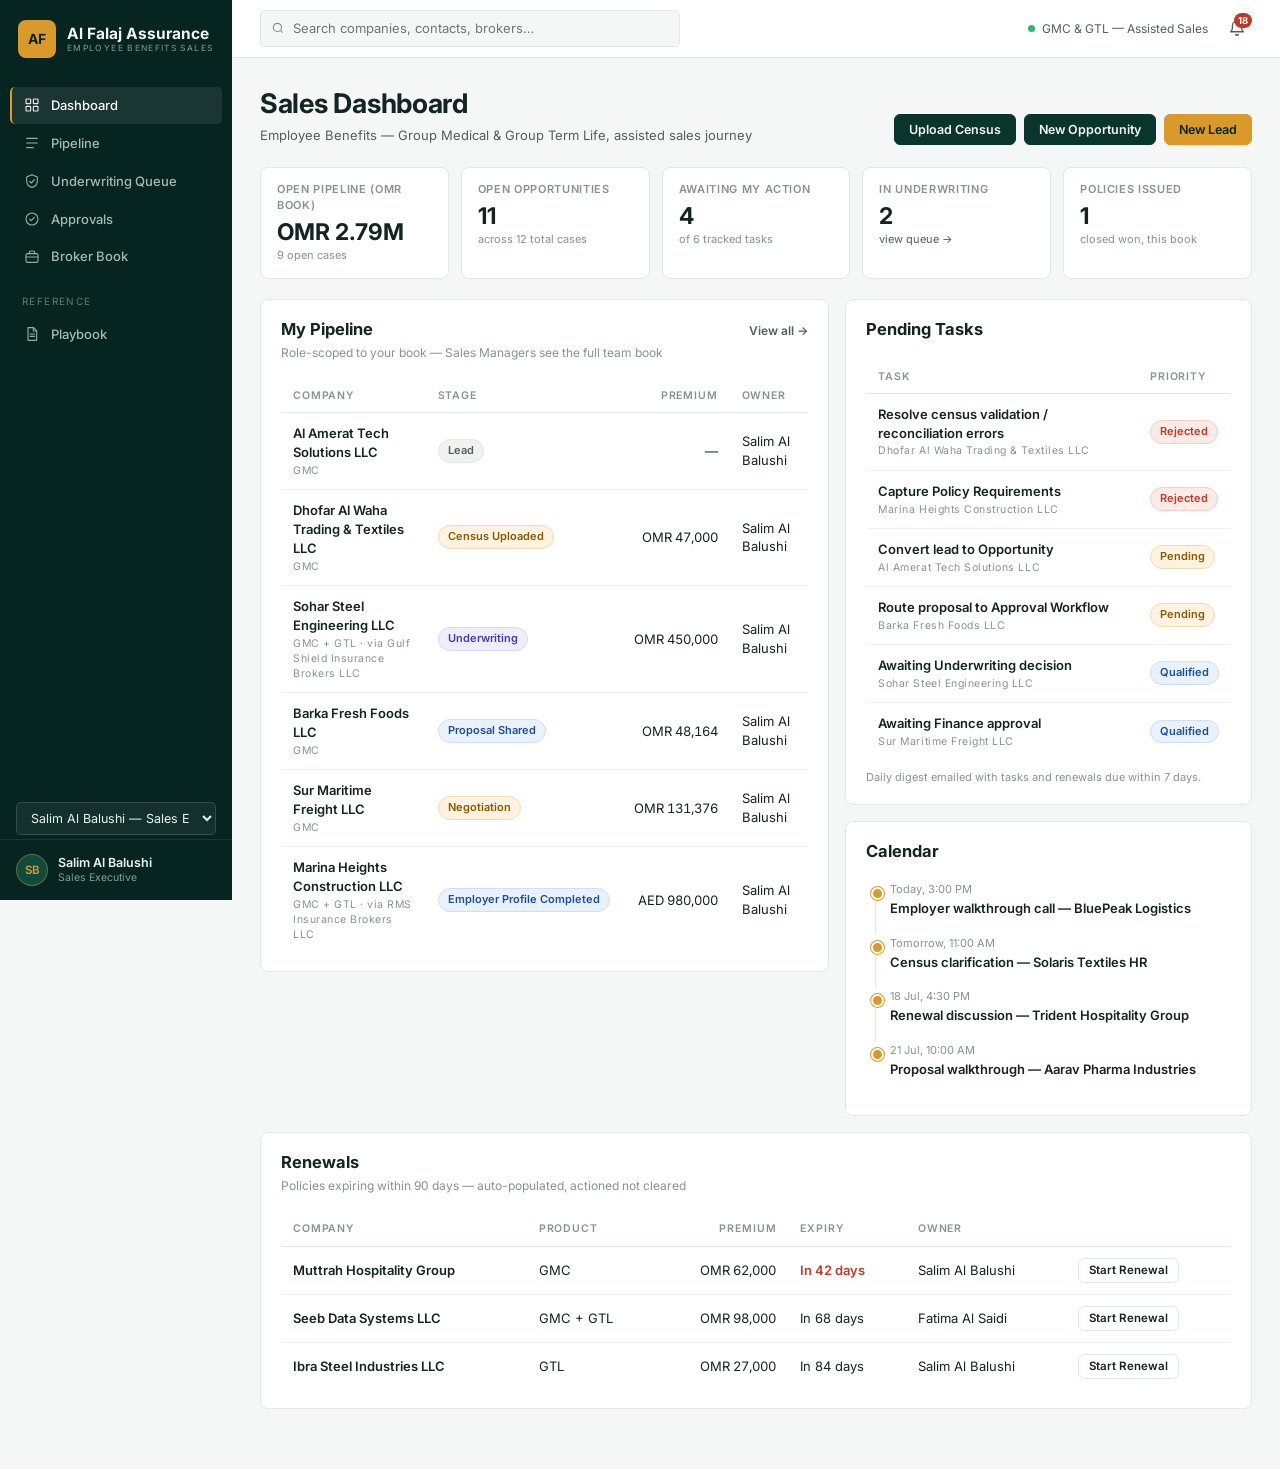
==== al-falaj-portal/index.html @ e1cc8277 "Rename eb-portal/ to al-falaj-portal/, matching the in-app brand Aligns the folder name with the por" ====
<!DOCTYPE html>
<html lang="en-OM">
<head>
<meta charset="UTF-8">
<meta name="viewport" content="width=device-width, initial-scale=1.0">
<title>Al Falaj Assurance — Employee Benefits Sales Portal</title>
<link rel="preconnect" href="https://fonts.googleapis.com">
<link rel="preconnect" href="https://fonts.gstatic.com" crossorigin>
<link href="https://fonts.googleapis.com/css2?family=Inter:wght@400;500;600;700&display=swap" rel="stylesheet">
<link rel="stylesheet" href="css/styles.css">
</head>
<body>
<div class="app">

  <!-- ============ SIDEBAR ============ -->
  <aside class="sidebar">
    <div class="brand">
      <div class="brand-mark">AF</div>
      <div class="brand-name">
        <span class="brand-title">Al Falaj Assurance</span>
        <span class="brand-sub">EMPLOYEE BENEFITS SALES</span>
      </div>
    </div>

    <nav class="side-nav" id="sideNav">
      <a href="#/dashboard" data-route="dashboard" class="nav-item">
        <svg viewBox="0 0 24 24"><rect x="3" y="3" width="7" height="7" rx="1"/><rect x="14" y="3" width="7" height="7" rx="1"/><rect x="3" y="14" width="7" height="7" rx="1"/><rect x="14" y="14" width="7" height="7" rx="1"/></svg>
        Dashboard</a>
      <a href="#/pipeline" data-route="pipeline" class="nav-item">
        <svg viewBox="0 0 24 24"><path d="M4 5h16M4 12h16M4 19h10"/></svg>
        Pipeline</a>
      <a href="#/underwriting-queue" data-route="underwriting-queue" class="nav-item">
        <svg viewBox="0 0 24 24"><path d="M12 2.5 20 6v6c0 5-3.4 8.3-8 9.5C7.4 20.3 4 17 4 12V6z"/><path d="M8.5 12.5 11 15l4.5-5"/></svg>
        Underwriting Queue</a>
      <a href="#/approvals" data-route="approvals" class="nav-item">
        <svg viewBox="0 0 24 24"><circle cx="12" cy="12" r="9"/><path d="M8.5 12.2l2.4 2.4 4.6-4.9"/></svg>
        Approvals</a>
      <a href="#/broker-book" data-route="broker-book" class="nav-item">
        <svg viewBox="0 0 24 24"><rect x="3" y="7" width="18" height="13" rx="2"/><path d="M8 7V5a2 2 0 0 1 2-2h4a2 2 0 0 1 2 2v2"/><path d="M3 12h18"/></svg>
        Broker Book</a>

      <div class="nav-section">Reference</div>
      <a href="#/playbook" data-route="playbook" class="nav-item">
        <svg viewBox="0 0 24 24"><path d="M6 2.5h8.5L19 7v14.5H6z"/><path d="M14 3v4.5h4.5"/><path d="M9 12h7M9 15.5h7"/></svg>
        Playbook</a>
    </nav>

    <div class="role-switch">
      <select id="roleSwitch"></select>
    </div>
    <div class="side-user">
      <div class="avatar" id="sideUserAvatar">SB</div>
      <div class="side-user-info">
        <span class="side-user-name" id="sideUserName">Salim Al Balushi</span>
        <span class="side-user-role" id="sideUserRole">Sales Executive</span>
      </div>
    </div>
  </aside>

  <!-- ============ MAIN COLUMN ============ -->
  <div class="main-col">

    <header class="topbar">
      <div class="search-wrap" id="searchWrap">
        <svg class="search-icon" viewBox="0 0 24 24"><circle cx="11" cy="11" r="7"/><path d="m20 20-3.8-3.8"/></svg>
        <input id="globalSearch" type="text" placeholder="Search companies, contacts, brokers…" autocomplete="off">
        <div class="search-results" id="searchResults"></div>
      </div>
      <div class="topbar-right">
        <span class="env-chip"><span class="env-dot"></span>GMC &amp; GTL — Assisted Sales</span>
        <button class="bell-btn" id="bellBtn" aria-label="Notifications">
          <svg viewBox="0 0 24 24"><path d="M18 8.5a6 6 0 1 0-12 0c0 7-2.5 8.5-2.5 8.5h17S18 15.5 18 8.5"/><path d="M13.8 20.5a2 2 0 0 1-3.6 0"/></svg>
          <span class="bell-badge" id="bellBadge">0</span>
        </button>
        <div class="bell-panel" id="bellPanel"></div>
      </div>
    </header>

    <main id="view" class="view"></main>
  </div>
</div>

<div class="modal-overlay" id="modalOverlay"><div class="modal" id="modalBox"></div></div>
<div class="toast-stack" id="toastStack"></div>

<script src="js/data.js"></script>
<script src="js/ui.js"></script>
<script src="js/journey.js"></script>
<script src="js/views-dashboard.js"></script>
<script src="js/views-employer.js"></script>
<script src="js/views-benefits.js"></script>
<script src="js/views-underwriting.js"></script>
<script src="js/views-quote.js"></script>
<script src="js/views-closing.js"></script>
<script src="js/views-case-shell.js"></script>
<script src="js/app.js"></script>
</body>
</html>
---- al-falaj-portal/css/styles.css ----
/* ============================================================
   Parivaar Assurance — Employee Benefits Sales Portal
   ============================================================ */
:root {
  --teal-950: #062420;
  --teal-900: #0a352d;
  --teal-800: #0f4a3d;
  --teal-700: #146150;
  --amber: #d99a2b;
  --amber-deep: #b57e1c;
  --amber-tint2: #fbf1de;
  --page: #f4f7f6;
  --card: #ffffff;
  --line: #e1e8e5;
  --line-soft: #edf2f0;
  --ink: #142420;
  --ink-2: #506159;
  --ink-3: #86948e;
  --green: #14743f;
  --green-tint: #e8f4ec;
  --red: #bb3a2a;
  --red-tint: #fbeae7;
  --amber-ink: #8a5a00;
  --amber-tint: #fdf3e0;
  --blue-ink: #1d4f96;
  --blue-tint: #e9f1fc;
  --violet-ink: #4a3aa7;
  --violet-tint: #efecfb;
  --s1: #1d7a63; --s2: #d99a2b; --s3: #2a6fc2; --s4: #a5453f; --s5: #6a5acd;
  --grid: #e5e9e5;
  --sans: "Inter", "Segoe UI", system-ui, -apple-system, sans-serif;
}

* { margin: 0; padding: 0; box-sizing: border-box; }
html { font-size: 16px; }
body { font-family: var(--sans); background: var(--page); color: var(--ink); font-size: 13.5px; line-height: 1.45; }
a { color: inherit; text-decoration: none; }
button { font-family: inherit; cursor: pointer; }
svg { display: block; }

.app { display: grid; grid-template-columns: 232px minmax(0, 1fr); min-height: 100vh; }

/* ============ Sidebar ============ */
.sidebar { background: var(--teal-950); color: #c3d3cd; display: flex; flex-direction: column; position: sticky; top: 0; height: 100vh; }
.brand { display: flex; align-items: center; gap: 11px; padding: 20px 18px 22px; }
.brand-mark { width: 38px; height: 38px; flex: 0 0 38px; background: var(--amber); color: var(--teal-950); font-weight: 700; font-size: 14px; display: flex; align-items: center; justify-content: center; border-radius: 8px; }
.brand-name { display: flex; flex-direction: column; line-height: 1.25; min-width: 0; }
.brand-title { font-weight: 700; font-size: 15.5px; color: #f2f6f4; white-space: nowrap; }
.brand-sub { font-size: 8.5px; letter-spacing: 0.16em; color: #7fa094; }

.side-nav { flex: 1; padding: 6px 10px; overflow-y: auto; }
.nav-item { display: flex; align-items: center; gap: 11px; padding: 9px 12px; margin: 1px 0; border-radius: 5px; font-size: 13px; font-weight: 500; color: #a7bab2; border-left: 2px solid transparent; }
.nav-item svg { width: 16px; height: 16px; fill: none; stroke: currentColor; stroke-width: 1.7; stroke-linecap: round; stroke-linejoin: round; opacity: 0.9; }
.nav-item:hover { background: rgba(255,255,255,0.05); color: #eaf2ef; }
.nav-item.active { background: rgba(255,255,255,0.08); color: #ffffff; border-left-color: var(--amber); }
.nav-badge { margin-left: auto; background: var(--amber); color: var(--teal-950); font-size: 10px; font-weight: 700; border-radius: 999px; padding: 1px 6px; }
.nav-section { font-size: 10px; letter-spacing: 0.14em; text-transform: uppercase; color: #5f7d73; padding: 18px 12px 6px; }

.side-user { display: flex; align-items: center; gap: 10px; padding: 14px 16px; border-top: 1px solid rgba(255,255,255,0.08); }
.avatar { width: 32px; height: 32px; border-radius: 50%; background: var(--teal-800); color: var(--amber); font-size: 11.5px; font-weight: 600; display: flex; align-items: center; justify-content: center; border: 1px solid rgba(217,154,43,0.45); flex: 0 0 32px; }
.side-user-info { display: flex; flex-direction: column; line-height: 1.3; }
.side-user-name { font-size: 12.5px; font-weight: 600; color: #eaf2ef; }
.side-user-role { font-size: 10.5px; color: #7fa094; }
.role-switch { margin: 8px 16px 4px; }
.role-switch select {
  width: 100%; background: rgba(255,255,255,0.06); border: 1px solid rgba(255,255,255,0.14);
  color: #eaf2ef; border-radius: 5px; padding: 7px 10px; font: inherit; font-size: 12.5px; outline: none;
}
/* the select's own light text is for the closed box against the dark sidebar; most browsers
   render the open option list on a native light background, so options need their own
   dark-on-light colors or they render invisible (light-on-light) */
.role-switch select option { color: var(--ink); background: #fff; }

/* ============ Topbar ============ */
.main-col { display: flex; flex-direction: column; min-width: 0; }
.topbar { display: flex; align-items: center; justify-content: space-between; gap: 16px; background: var(--card); border-bottom: 1px solid var(--line); padding: 10px 28px; position: sticky; top: 0; z-index: 40; }
.search-wrap { position: relative; flex: 0 1 420px; }
.search-icon { position: absolute; left: 11px; top: 50%; transform: translateY(-50%); width: 14px; height: 14px; fill: none; stroke: var(--ink-3); stroke-width: 2; }
#globalSearch { width: 100%; padding: 8px 12px 8px 32px; font: inherit; font-size: 13px; background: var(--page); border: 1px solid var(--line); border-radius: 5px; color: var(--ink); outline: none; }
#globalSearch:focus { border-color: var(--amber); background: #fff; }
.search-results { display: none; position: absolute; top: calc(100% + 6px); left: 0; right: 0; max-height: 420px; overflow-y: auto; background: #fff; border: 1px solid var(--line); border-radius: 6px; box-shadow: 0 10px 30px rgba(6,36,32,0.14); z-index: 60; }
.search-results.open { display: block; }
.sr-group { font-size: 10px; letter-spacing: 0.12em; text-transform: uppercase; color: var(--ink-3); padding: 9px 14px 4px; }
.sr-item { display: flex; justify-content: space-between; align-items: baseline; gap: 10px; padding: 8px 14px; cursor: pointer; }
.sr-item:hover { background: var(--page); }
.sr-main { font-weight: 600; font-size: 13px; }
.sr-sub { font-size: 11.5px; color: var(--ink-3); white-space: nowrap; }
.sr-empty { padding: 14px; font-size: 12.5px; color: var(--ink-3); }

.topbar-right { display: flex; align-items: center; gap: 14px; position: relative; }
.env-chip { display: flex; align-items: center; gap: 7px; font-size: 12px; color: var(--ink-2); white-space: nowrap; }
.env-dot { width: 7px; height: 7px; border-radius: 50%; background: #2eb872; }
.bell-btn { position: relative; background: none; border: none; padding: 6px; border-radius: 5px; }
.bell-btn:hover { background: var(--page); }
.bell-btn svg { width: 18px; height: 18px; fill: none; stroke: var(--ink-2); stroke-width: 1.8; stroke-linecap: round; stroke-linejoin: round; }
.bell-badge { position: absolute; top: 0; right: 0; min-width: 15px; height: 15px; padding: 0 4px; background: var(--red); color: #fff; border-radius: 8px; font-size: 9.5px; font-weight: 700; display: flex; align-items: center; justify-content: center; }
.bell-panel { display: none; position: absolute; top: calc(100% + 10px); right: 90px; width: 380px; max-height: 440px; overflow-y: auto; background: #fff; border: 1px solid var(--line); border-radius: 6px; box-shadow: 0 10px 30px rgba(6,36,32,0.16); z-index: 60; }
.bell-panel.open { display: block; }
.bp-head { padding: 12px 16px; font-weight: 600; font-size: 13px; border-bottom: 1px solid var(--line-soft); }
.bp-item { display: flex; gap: 10px; padding: 11px 16px; border-bottom: 1px solid var(--line-soft); cursor: pointer; }
.bp-item:hover { background: var(--page); }
.bp-item:last-child { border-bottom: none; }
.bp-ico { width: 26px; height: 26px; flex: 0 0 26px; border-radius: 50%; display: flex; align-items: center; justify-content: center; font-size: 12px; }
.bp-ico.warn { background: var(--amber-tint); color: var(--amber-ink); }
.bp-ico.due { background: var(--red-tint); color: var(--red); }
.bp-ico.info { background: var(--blue-tint); color: var(--blue-ink); }
.bp-ico.ok { background: var(--green-tint); color: var(--green); }
.bp-txt { font-size: 12.5px; color: var(--ink-2); }
.bp-txt strong { color: var(--ink); font-weight: 600; }
.bp-when { font-size: 11px; color: var(--ink-3); margin-top: 2px; }
.bp-chan { font-size: 10px; color: var(--ink-3); text-transform: uppercase; letter-spacing: 0.06em; }

/* ============ Buttons ============ */
.btn { display: inline-flex; align-items: center; gap: 7px; background: #fff; color: var(--ink); border: 1px solid var(--line); padding: 7px 14px; border-radius: 6px; font-size: 12.5px; font-weight: 600; white-space: nowrap; }
.btn:hover { border-color: #c7d3cd; background: #fbfcfb; }
.btn-amber { background: var(--amber); border-color: var(--amber); color: var(--teal-950); }
.btn-amber:hover { background: #e2a941; border-color: #e2a941; }
.btn-teal { background: var(--teal-900); border-color: var(--teal-900); color: #f2f6f4; }
.btn-teal:hover { background: var(--teal-800); border-color: var(--teal-800); }
.btn-danger { background: var(--red-tint); border-color: #f2cfc8; color: var(--red); }
.btn-danger:hover { background: #f8dcd5; }
.btn-sm { padding: 4.5px 10px; font-size: 11.5px; }
.btn-ghost { border-color: transparent; background: transparent; color: var(--ink-2); }
.btn-ghost:hover { background: var(--page); border-color: transparent; }
.btn[disabled] { opacity: 0.45; cursor: not-allowed; }

/* ============ View / page chrome ============ */
.view { padding: 26px 28px 60px; max-width: 1360px; width: 100%; margin: 0 auto; }
.page-head { display: flex; align-items: flex-end; justify-content: space-between; gap: 16px; margin-bottom: 22px; flex-wrap: wrap; }
.page-title { font-weight: 700; font-size: 27px; letter-spacing: -0.01em; }
.page-sub { color: var(--ink-2); font-size: 13px; margin-top: 3px; }
.page-meta { font-size: 12px; color: var(--ink-3); white-space: nowrap; }
.back-link { display: inline-flex; align-items: center; gap: 6px; font-size: 12.5px; font-weight: 600; color: var(--ink-2); margin-bottom: 14px; cursor: pointer; }
.back-link:hover { color: var(--ink); }

.card { background: var(--card); border: 1px solid var(--line); border-radius: 8px; }
.card-head { display: flex; align-items: flex-start; justify-content: space-between; gap: 12px; padding: 18px 20px 4px; }
.card-title { font-weight: 700; font-size: 16.5px; }
.card-sub { font-size: 12px; color: var(--ink-3); margin-top: 2px; }
.card-link { font-size: 12px; font-weight: 600; color: var(--ink-2); cursor: pointer; white-space: nowrap; padding-top: 4px; }
.card-link:hover { color: var(--ink); }
.card-body { padding: 14px 20px 18px; }

/* ============ KPI tiles ============ */
.kpi-grid { display: grid; grid-template-columns: repeat(5, 1fr); gap: 12px; margin-bottom: 20px; }
.kpi { background: var(--card); border: 1px solid var(--line); border-radius: 8px; padding: 14px 16px; }
.kpi-label { font-size: 11px; letter-spacing: 0.06em; text-transform: uppercase; color: var(--ink-3); font-weight: 600; }
.kpi-row { display: flex; align-items: baseline; gap: 9px; margin-top: 7px; flex-wrap: wrap; }
.kpi-value { font-weight: 700; font-size: 23px; line-height: 1; }
.kpi-note { font-size: 11px; color: var(--ink-3); margin-top: 4px; }
.delta { font-size: 11.5px; font-weight: 600; white-space: nowrap; }
.delta.up { color: var(--green); }
.delta.down { color: var(--red); }

/* ============ Dashboard layout ============ */
.dash-grid { display: grid; grid-template-columns: 7fr 5fr; gap: 16px; margin-bottom: 16px; align-items: start; }
.dash-grid-2 { display: grid; grid-template-columns: 8fr 4fr; gap: 16px; align-items: start; }

/* ============ Tables ============ */
.tbl-wrap { overflow-x: auto; }
table.tbl { width: 100%; border-collapse: collapse; font-size: 13px; }
.tbl th { text-align: left; font-size: 10.5px; letter-spacing: 0.08em; text-transform: uppercase; color: var(--ink-3); font-weight: 600; padding: 9px 12px; border-bottom: 1px solid var(--line); white-space: nowrap; }
.tbl td { padding: 11px 12px; border-bottom: 1px solid var(--line-soft); vertical-align: middle; }
.tbl tbody tr:last-child td { border-bottom: none; }
.tbl tbody tr.rowlink { cursor: pointer; }
.tbl tbody tr.rowlink:hover { background: #f8faf9; }
.tbl .num { text-align: right; font-variant-numeric: tabular-nums; white-space: nowrap; }
.tbl th.num { text-align: right; }
.cell-main { font-weight: 600; font-size: 13px; }
.cell-sub { font-size: 10.5px; letter-spacing: 0.05em; color: var(--ink-3); margin-top: 1px; }
.due-hot { color: var(--red); font-weight: 600; }
.tbl-foot { display: flex; justify-content: space-between; align-items: center; padding: 12px 4px 0; font-size: 12px; color: var(--ink-3); }

/* pills */
.pill { display: inline-flex; align-items: center; gap: 5px; padding: 3px 9px; border-radius: 999px; font-size: 11px; font-weight: 600; white-space: nowrap; border: 1px solid transparent; }
.pill-green { background: var(--green-tint); color: var(--green); border-color: #cfe6d7; }
.pill-amber { background: var(--amber-tint); color: var(--amber-ink); border-color: #f0dcb2; }
.pill-red { background: var(--red-tint); color: var(--red); border-color: #f2cfc8; }
.pill-blue { background: var(--blue-tint); color: var(--blue-ink); border-color: #cfdff5; }
.pill-violet { background: var(--violet-tint); color: var(--violet-ink); border-color: #ddd7f4; }
.pill-gray { background: #f0f2f0; color: var(--ink-2); border-color: var(--line); }
.pill-teal { background: var(--teal-950); color: var(--amber); border-color: var(--teal-950); }

/* ============ Toolbars / filters ============ */
.toolbar { display: flex; align-items: center; gap: 10px; flex-wrap: wrap; margin-bottom: 14px; }
.toolbar .spacer { flex: 1; }
.tabs { display: inline-flex; background: #eaeeec; border: 1px solid var(--line); border-radius: 6px; padding: 3px; gap: 2px; }
.tab { border: none; background: transparent; padding: 6px 14px; border-radius: 5px; font-size: 12.5px; font-weight: 600; color: var(--ink-2); }
.tab:hover { color: var(--ink); }
.tab.active { background: #fff; color: var(--ink); box-shadow: 0 1px 2px rgba(6,36,32,0.1); }
.select, .input { font: inherit; font-size: 12.5px; padding: 7px 10px; border: 1px solid var(--line); border-radius: 5px; background: #fff; color: var(--ink); outline: none; }
.select:focus, .input:focus { border-color: var(--amber); }
.input::placeholder { color: var(--ink-3); }
.input[readonly], .select[disabled] { background: var(--page); color: var(--ink-2); }
.chip-count { font-size: 12px; color: var(--ink-3); }

/* ============ Detail / case shell ============ */
.detail-head { display: flex; align-items: flex-start; justify-content: space-between; gap: 16px; margin-bottom: 18px; flex-wrap: wrap; }
.detail-title-wrap { display: flex; align-items: center; gap: 14px; }
.detail-avatar { width: 46px; height: 46px; border-radius: 10px; background: var(--teal-950); color: var(--amber); display: flex; align-items: center; justify-content: center; font-weight: 700; font-size: 15px; flex: 0 0 46px; }
.detail-title { font-weight: 700; font-size: 22px; line-height: 1.2; }
.detail-sub { font-size: 12.5px; color: var(--ink-2); margin-top: 2px; display: flex; gap: 8px; align-items: center; flex-wrap: wrap; }
.detail-actions { display: flex; gap: 8px; flex-wrap: wrap; }
.info-grid { display: grid; grid-template-columns: repeat(auto-fill, minmax(190px, 1fr)); gap: 14px 22px; }
.info-item .lbl { font-size: 10.5px; letter-spacing: 0.07em; text-transform: uppercase; color: var(--ink-3); font-weight: 600; }
.info-item .val { font-size: 13.5px; font-weight: 500; margin-top: 3px; }
.stack { display: flex; flex-direction: column; gap: 16px; }
.two-col { display: grid; grid-template-columns: 8fr 4fr; gap: 16px; align-items: start; }
.mini-stats { display: grid; grid-template-columns: repeat(4, 1fr); gap: 12px; margin-bottom: 16px; }

/* status flow track */
.status-track { display: flex; gap: 3px; margin: 10px 0 4px; flex-wrap: wrap; }
.st-node { flex: 1; min-width: 62px; text-align: center; }
.st-bar { height: 5px; border-radius: 3px; background: var(--line); }
.st-bar.done { background: var(--teal-700); }
.st-bar.now { background: var(--amber); }
.st-label { font-size: 9.5px; color: var(--ink-3); margin-top: 5px; letter-spacing: 0.02em; display: block; }
.st-label.on { color: var(--ink); font-weight: 700; }

/* case workspace layout */
.case-shell { display: grid; grid-template-columns: 240px minmax(0,1fr); gap: 20px; align-items: start; }
.stepper { background: var(--card); border: 1px solid var(--line); border-radius: 8px; padding: 10px; position: sticky; top: 78px; }
.step { display: flex; align-items: flex-start; gap: 10px; padding: 9px 10px; border-radius: 6px; cursor: pointer; }
.step:hover { background: var(--page); }
.step.active { background: var(--teal-950); }
.step.active .step-label, .step.active .step-num { color: #fff; }
.step.active .step-sub { color: #b7cdc4; }
.step-num { width: 20px; height: 20px; border-radius: 50%; flex: 0 0 20px; display: flex; align-items: center; justify-content: center; font-size: 10.5px; font-weight: 700; background: var(--line); color: var(--ink-3); margin-top: 1px; }
.step-num.done { background: var(--green); color: #fff; }
.step-num.now { background: var(--amber); color: var(--teal-950); }
.step-num.locked { background: var(--line); color: var(--ink-3); }
.step-num.skip { background: transparent; color: var(--ink-3); border: 1px dashed var(--ink-3); }
.step-label { font-size: 12.5px; font-weight: 600; }
.step-sub { font-size: 10.5px; color: var(--ink-3); margin-top: 1px; }
.step.locked { opacity: 0.55; cursor: not-allowed; }
.step.locked:hover { background: none; }

.screen-panel { background: var(--card); border: 1px solid var(--line); border-radius: 8px; padding: 20px 22px 22px; }
.screen-head { margin-bottom: 16px; }
.screen-num { font-size: 11px; font-weight: 700; letter-spacing: 0.08em; text-transform: uppercase; color: var(--amber-deep); }
.screen-title { font-weight: 700; font-size: 19px; margin-top: 3px; }
.screen-purpose { font-size: 12.5px; color: var(--ink-2); margin-top: 4px; max-width: 780px; }

.field-row { margin-bottom: 13px; }
.field-row label { display: block; font-size: 11px; letter-spacing: 0.05em; text-transform: uppercase; color: var(--ink-3); font-weight: 600; margin-bottom: 5px; }
.field-row label .req { color: var(--red); margin-left: 2px; }
.field-row label .opt, .opt { color: var(--ink-3); font-weight: 500; text-transform: none; letter-spacing: 0; margin-left: 4px; font-size: 10.5px; }
.field-row .hint { font-size: 11px; color: var(--ink-3); margin-top: 4px; }
.field-row .err { font-size: 11px; color: var(--red); margin-top: 4px; font-weight: 600; }
.field-row.invalid .input, .field-row.invalid .select { border-color: var(--red); background: var(--red-tint); }
.screen-grid { display: grid; grid-template-columns: 1fr 1fr; gap: 4px 18px; }
.screen-grid .full { grid-column: 1 / -1; }
textarea.input { width: 100%; font: inherit; font-size: 12.5px; padding: 8px 10px; resize: vertical; min-height: 66px; }
.radio-row, .check-row { display: flex; gap: 16px; flex-wrap: wrap; padding-top: 3px; }
.radio-opt, .check-opt { display: inline-flex; align-items: center; gap: 6px; font-size: 12.5px; font-weight: 500; cursor: pointer; }
.toggle-row { display: flex; align-items: center; gap: 10px; }

.screen-foot { display: flex; justify-content: space-between; align-items: center; gap: 10px; margin-top: 20px; padding-top: 16px; border-top: 1px solid var(--line-soft); flex-wrap: wrap; }
.screen-foot .right { display: flex; gap: 8px; }
.skip-note { background: var(--page); border: 1px dashed var(--line); border-radius: 8px; padding: 14px 16px; font-size: 12.5px; color: var(--ink-2); }

/* traffic light */
.traffic-light { display: inline-flex; align-items: center; gap: 8px; padding: 8px 14px; border-radius: 999px; font-weight: 700; font-size: 13px; }
.traffic-light .dot { width: 12px; height: 12px; border-radius: 50%; }
.tl-green { background: var(--green-tint); color: var(--green); }
.tl-green .dot { background: var(--green); }
.tl-amber { background: var(--amber-tint); color: var(--amber-ink); }
.tl-amber .dot { background: #d99a2b; }
.tl-red { background: var(--red-tint); color: var(--red); }
.tl-red .dot { background: var(--red); }

/* approval chain */
.approval-chain { display: flex; align-items: stretch; gap: 8px; flex-wrap: wrap; }
.appr-node { flex: 1; min-width: 150px; background: var(--page); border: 1px solid var(--line); border-radius: 8px; padding: 12px 14px; }
.appr-node.current { border-color: var(--amber); background: var(--amber-tint2); }
.appr-role { font-size: 12px; font-weight: 700; }
.appr-status { margin-top: 6px; }
.appr-meta { font-size: 11px; color: var(--ink-3); margin-top: 6px; }
.appr-arrow { display: flex; align-items: center; color: var(--ink-3); font-size: 16px; padding: 0 2px; }

/* progress meter */
.meter { height: 8px; border-radius: 4px; background: var(--line-soft); overflow: hidden; display: flex; }
.meter span { display: block; height: 100%; }
.meter-legend { display: flex; gap: 14px; font-size: 11.5px; color: var(--ink-2); margin-top: 8px; flex-wrap: wrap; }
.meter-legend .lg { display: inline-flex; align-items: center; gap: 6px; }
.legend-dot { display: inline-block; width: 8px; height: 8px; border-radius: 50%; margin-right: 5px; vertical-align: middle; }

/* premium breakdown */
.brk-row { display: flex; justify-content: space-between; padding: 8px 0; font-size: 13px; border-bottom: 1px solid var(--line-soft); }
.brk-row:last-child { border-bottom: none; }
.brk-row.total { font-weight: 700; font-size: 14.5px; border-top: 1px solid var(--line); margin-top: 2px; padding-top: 11px; }
.brk-row .muted { color: var(--ink-3); }

.quote-grid { display: grid; grid-template-columns: repeat(3, 1fr); gap: 14px; }
.quote-card { border: 1.5px solid var(--line); border-radius: 10px; padding: 16px; position: relative; }
.quote-card.selected { border-color: var(--amber); box-shadow: 0 0 0 3px var(--amber-tint2); }
.quote-card .qc-name { font-weight: 700; font-size: 14px; }
.quote-card .qc-premium { font-weight: 700; font-size: 21px; margin: 8px 0 10px; }
.quote-card ul { list-style: none; display: flex; flex-direction: column; gap: 5px; margin-bottom: 12px; }
.quote-card li { font-size: 12px; color: var(--ink-2); display: flex; justify-content: space-between; gap: 8px; }
.qc-badge { position: absolute; top: -10px; right: 14px; background: var(--amber); color: var(--teal-950); font-size: 10px; font-weight: 700; padding: 2px 9px; border-radius: 999px; }

/* timeline */
.timeline { list-style: none; }
.timeline li { position: relative; padding: 0 0 18px 24px; }
.timeline li::before { content: ""; position: absolute; left: 5px; top: 5px; width: 9px; height: 9px; border-radius: 50%; background: var(--amber); border: 2px solid #fff; box-shadow: 0 0 0 1px var(--amber); }
.timeline li::after { content: ""; position: absolute; left: 9px; top: 18px; bottom: 2px; width: 1px; background: var(--line); }
.timeline li:last-child::after { display: none; }
.tl-when { font-size: 11px; color: var(--ink-3); }
.tl-what { font-size: 13px; font-weight: 600; margin-top: 1px; }
.tl-note { font-size: 12.5px; color: var(--ink-2); margin-top: 1px; }

/* doc list */
.doc-list { display: flex; flex-direction: column; gap: 2px; }
.doc-row { display: flex; align-items: center; gap: 10px; padding: 10px 4px; border-bottom: 1px solid var(--line-soft); }
.doc-row:last-child { border-bottom: none; }
.doc-ico { width: 30px; height: 30px; border-radius: 6px; background: var(--blue-tint); color: var(--blue-ink); display: flex; align-items: center; justify-content: center; flex: 0 0 30px; font-size: 12px; font-weight: 700; }
.doc-name { font-weight: 600; font-size: 12.5px; }
.doc-meta { font-size: 11px; color: var(--ink-3); }

/* file upload dropzone */
.dropzone { border: 1.5px dashed var(--line); border-radius: 10px; padding: 26px 18px; text-align: center; background: var(--page); cursor: pointer; }
.dropzone:hover { border-color: var(--amber); }
.dropzone .dz-icon { width: 30px; height: 30px; margin: 0 auto 10px; stroke: var(--ink-3); fill: none; stroke-width: 1.6; }
.dropzone .dz-title { font-weight: 600; font-size: 13px; }
.dropzone .dz-sub { font-size: 11.5px; color: var(--ink-3); margin-top: 3px; }

/* validation error list */
.errlist { list-style: none; }
.errlist li { display: flex; justify-content: space-between; gap: 10px; padding: 9px 12px; border-bottom: 1px solid var(--line-soft); font-size: 12.5px; }
.errlist li:last-child { border-bottom: none; }

/* ============ Modal ============ */
.modal-overlay { display: none; position: fixed; inset: 0; background: rgba(6,36,32,0.5); z-index: 100; align-items: flex-start; justify-content: center; padding: 6vh 16px; overflow-y: auto; }
.modal-overlay.open { display: flex; }
.modal { background: #fff; border-radius: 10px; width: 100%; max-width: 640px; box-shadow: 0 24px 60px rgba(6,36,32,0.3); }
.modal.wide { max-width: 860px; }
.modal-head { display: flex; align-items: center; justify-content: space-between; padding: 18px 22px 12px; }
.modal-title { font-weight: 700; font-size: 18px; }
.modal-x { background: none; border: none; font-size: 20px; line-height: 1; color: var(--ink-3); padding: 4px 8px; border-radius: 5px; }
.modal-x:hover { background: var(--page); color: var(--ink); }
.modal-body { padding: 6px 22px 4px; max-height: 68vh; overflow-y: auto; }
.modal-foot { display: flex; justify-content: flex-end; gap: 9px; padding: 16px 22px 20px; }
.form-grid { display: grid; grid-template-columns: 1fr 1fr; gap: 13px 14px; }
.form-grid .full { grid-column: 1 / -1; }
.field label { display: block; font-size: 11px; letter-spacing: 0.06em; text-transform: uppercase; color: var(--ink-3); font-weight: 600; margin-bottom: 5px; }
.field .input, .field .select, .field textarea { width: 100%; }
.field textarea { font: inherit; font-size: 12.5px; padding: 8px 10px; border: 1px solid var(--line); border-radius: 5px; resize: vertical; min-height: 66px; outline: none; }
.field textarea:focus { border-color: var(--amber); }

/* ============ Toasts ============ */
.toast-stack { position: fixed; bottom: 22px; right: 22px; display: flex; flex-direction: column; gap: 9px; z-index: 120; }
.toast { background: var(--teal-950); color: #f0f5f2; padding: 11px 16px; border-radius: 7px; font-size: 13px; box-shadow: 0 10px 26px rgba(6,36,32,0.3); display: flex; gap: 9px; align-items: center; animation: toast-in 0.22s ease; max-width: 380px; }
.toast.ok { border-left: 3px solid #3dbf7e; }
.toast.warn { border-left: 3px solid var(--amber); }
.toast.err { border-left: 3px solid #e2685a; }
@keyframes toast-in { from { transform: translateY(8px); opacity: 0; } to { transform: none; opacity: 1; } }

/* ============ Empty state ============ */
.empty { text-align: center; padding: 40px 20px; color: var(--ink-3); font-size: 13px; }
.empty .big { font-weight: 700; font-size: 16px; color: var(--ink-2); margin-bottom: 5px; }

/* ============ Responsive ============ */
@media (max-width: 1240px) {
  .kpi-grid { grid-template-columns: repeat(3, 1fr); }
  .dash-grid, .dash-grid-2, .two-col { grid-template-columns: 1fr; }
  .case-shell { grid-template-columns: 1fr; }
  .stepper { position: static; }
  .quote-grid { grid-template-columns: 1fr; }
  .screen-grid { grid-template-columns: 1fr; }
}
@media (max-width: 860px) {
  .app { grid-template-columns: 64px 1fr; }
  .brand-name, .side-user-info, .role-switch { display: none; }
  .brand, .side-user { justify-content: center; }
  .nav-item { font-size: 0; justify-content: center; padding: 11px 0; }
  .nav-item svg { width: 18px; height: 18px; }
  .nav-badge { display: none; }
  .nav-section { text-align: center; font-size: 8px; }
  .kpi-grid, .mini-stats { grid-template-columns: repeat(2, 1fr); }
  .view { padding: 18px 14px 50px; }
  .env-chip { display: none; }
}
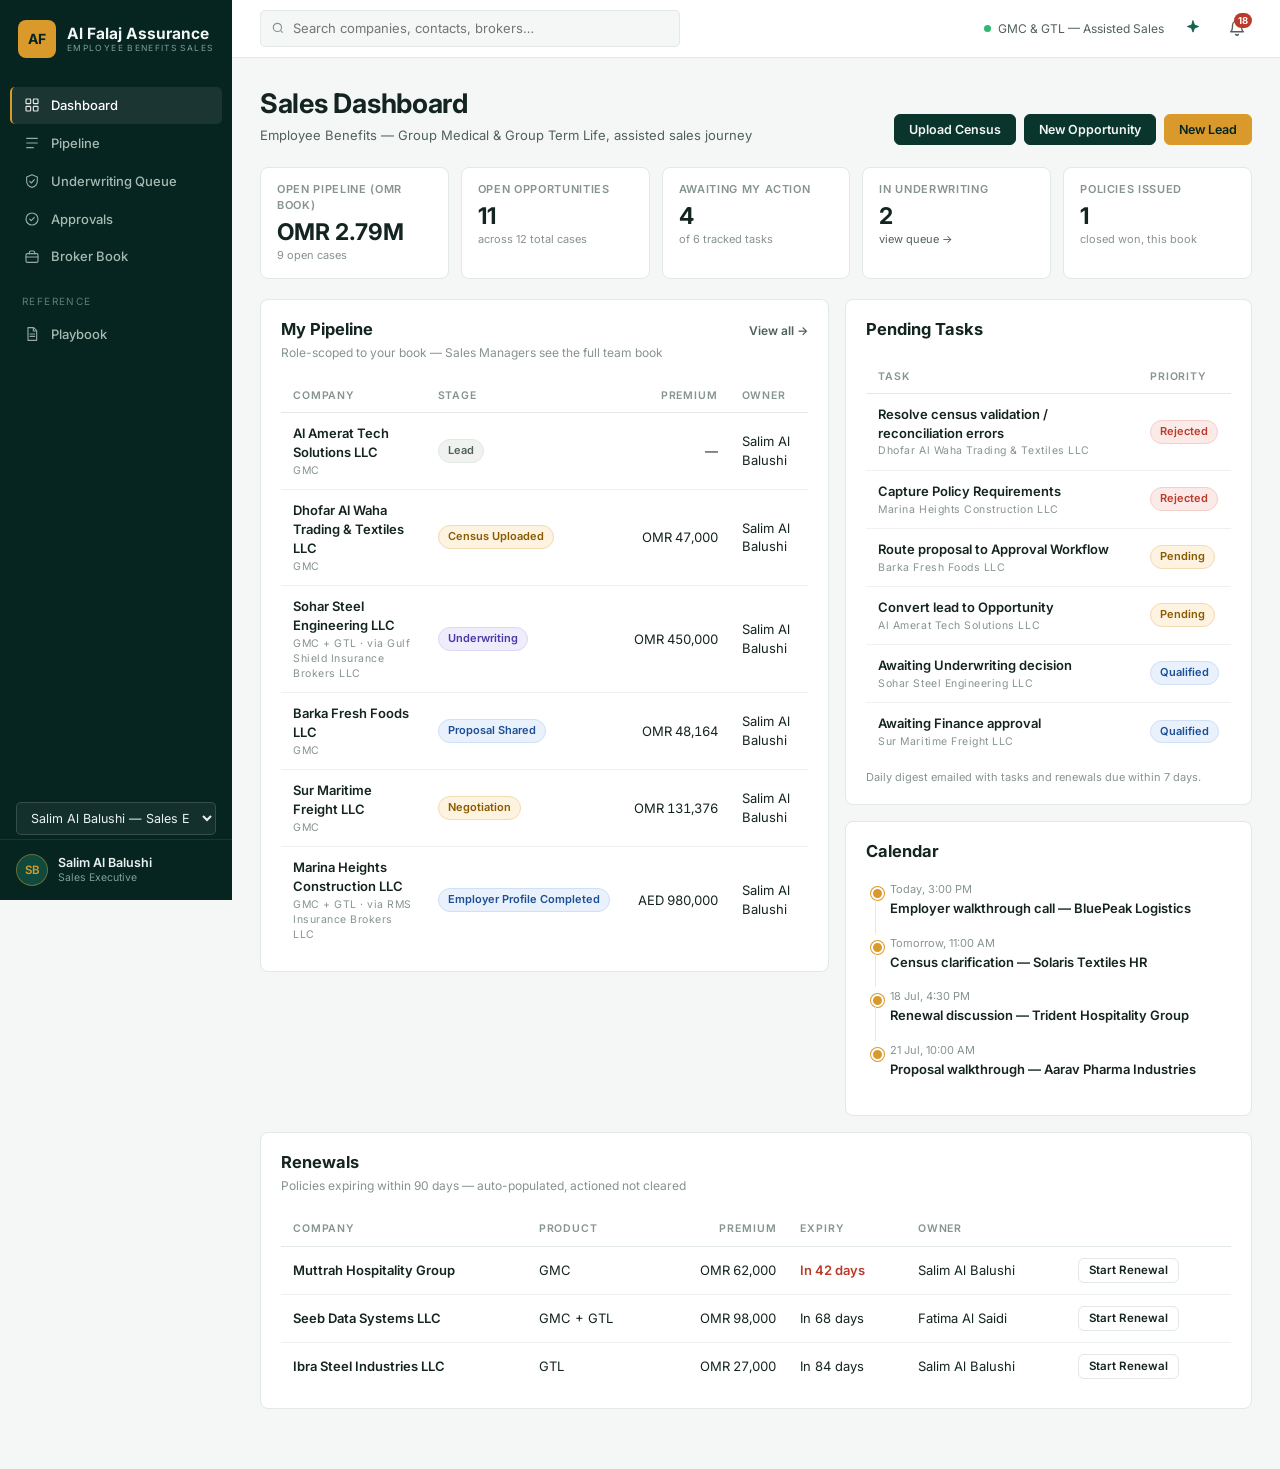
==== commit 29ce5469: "Add real Excel/CSV census upload and Tier 1 AI features + Copilot panel Wires a vendored SheetJS par" ====
--- a/al-falaj-portal/index.html
+++ b/al-falaj-portal/index.html
@@ -68,6 +68,10 @@
       </div>
       <div class="topbar-right">
         <span class="env-chip"><span class="env-dot"></span>GMC &amp; GTL — Assisted Sales</span>
+        <button class="bell-btn copilot-btn" id="copilotBtn" aria-label="AI Copilot">
+          <svg viewBox="0 0 24 24"><path d="M12 2.5 14 8l5.5 2-5.5 2-2 5.5-2-5.5L4.5 10 10 8z"/></svg>
+        </button>
+        <div class="bell-panel copilot-panel" id="copilotPanel"></div>
         <button class="bell-btn" id="bellBtn" aria-label="Notifications">
           <svg viewBox="0 0 24 24"><path d="M18 8.5a6 6 0 1 0-12 0c0 7-2.5 8.5-2.5 8.5h17S18 15.5 18 8.5"/><path d="M13.8 20.5a2 2 0 0 1-3.6 0"/></svg>
           <span class="bell-badge" id="bellBadge">0</span>
@@ -86,6 +90,9 @@
 <script src="js/data.js"></script>
 <script src="js/ui.js"></script>
 <script src="js/journey.js"></script>
+<script src="js/ai.js"></script>
+<script src="js/vendor/xlsx.mini.min.js"></script>
+<script src="js/xlsx-import.js"></script>
 <script src="js/views-dashboard.js"></script>
 <script src="js/views-employer.js"></script>
 <script src="js/views-benefits.js"></script>
--- a/al-falaj-portal/css/styles.css
+++ b/al-falaj-portal/css/styles.css
@@ -108,6 +108,10 @@
 .bp-txt { font-size: 12.5px; color: var(--ink-2); }
 .bp-txt strong { color: var(--ink); font-weight: 600; }
 .bp-when { font-size: 11px; color: var(--ink-3); margin-top: 2px; }
+
+.copilot-btn svg { stroke: var(--teal-700); fill: var(--teal-700); stroke-width: 1.2; }
+.copilot-panel { right: 170px; }
+.copilot-foot { padding: 10px 16px; font-size: 11px; color: var(--ink-3); background: var(--page); border-top: 1px solid var(--line-soft); }
 .bp-chan { font-size: 10px; color: var(--ink-3); text-transform: uppercase; letter-spacing: 0.06em; }
 
 /* ============ Buttons ============ */
